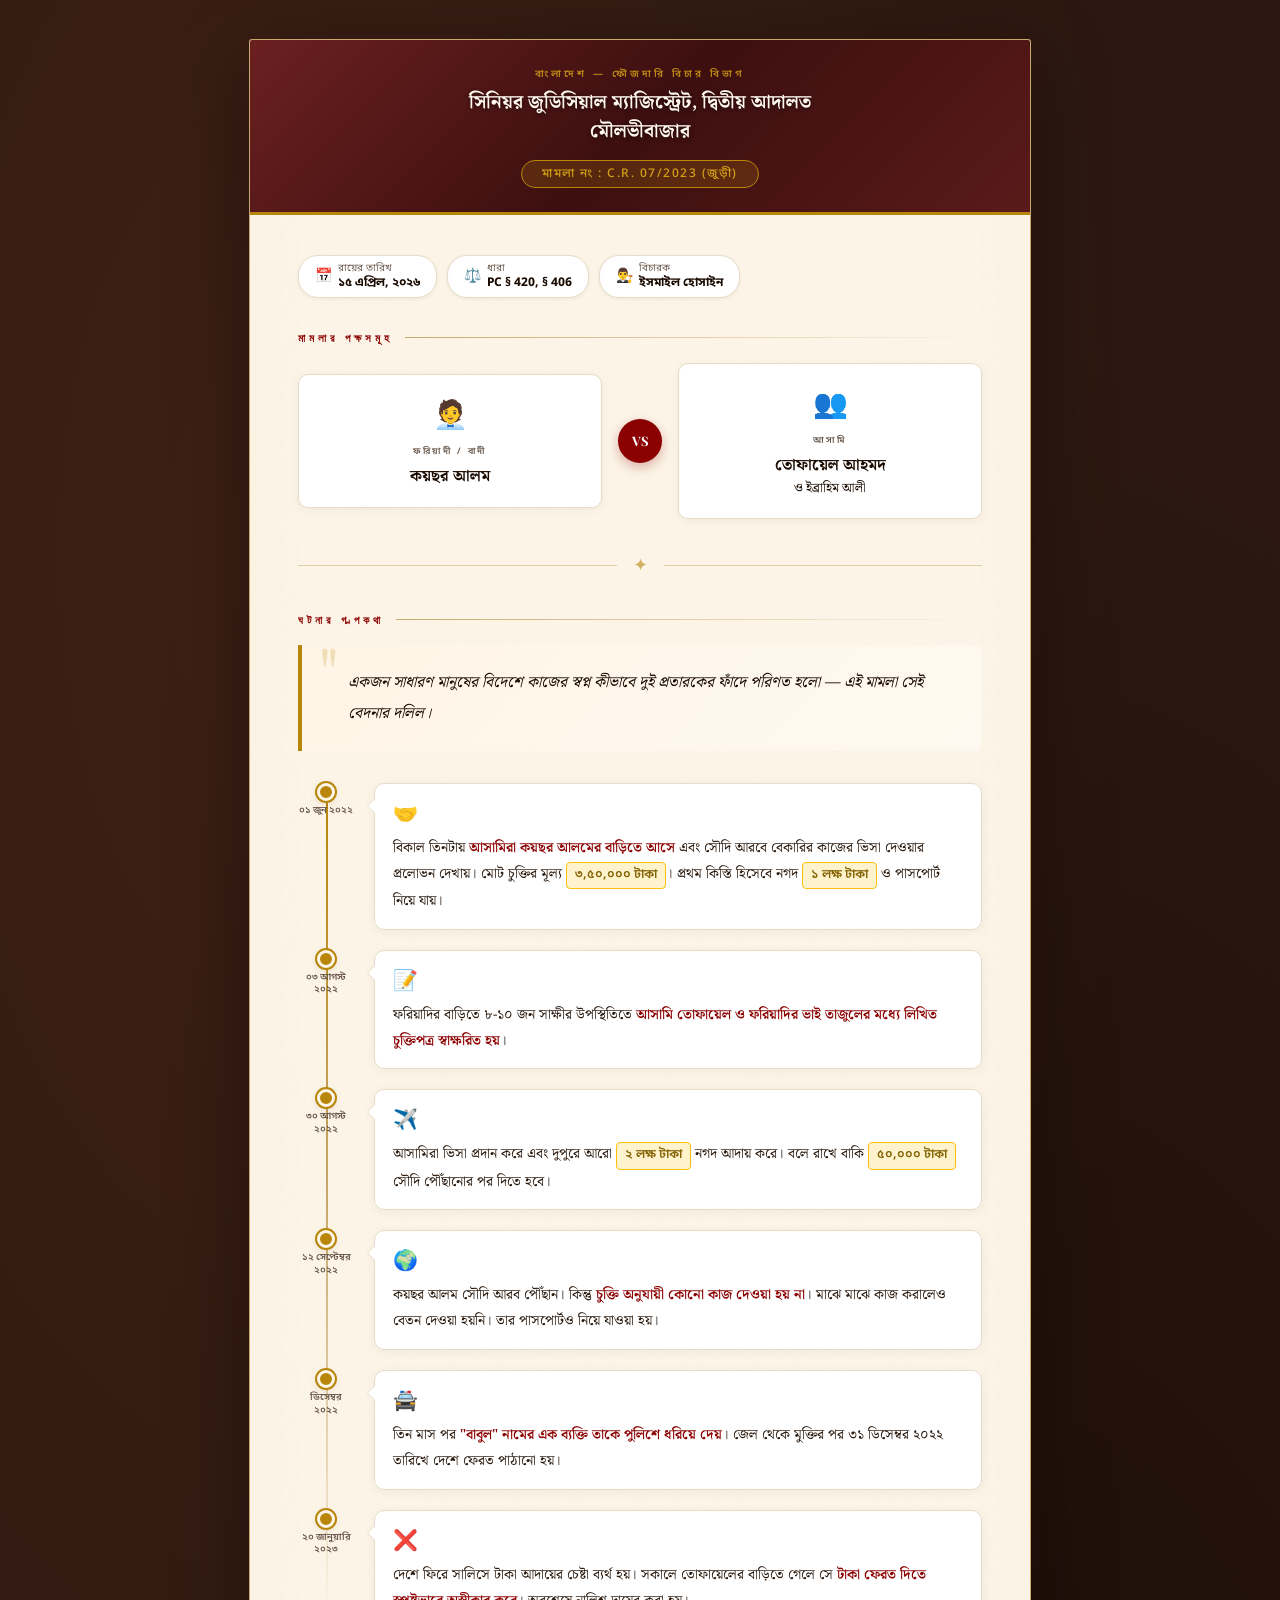
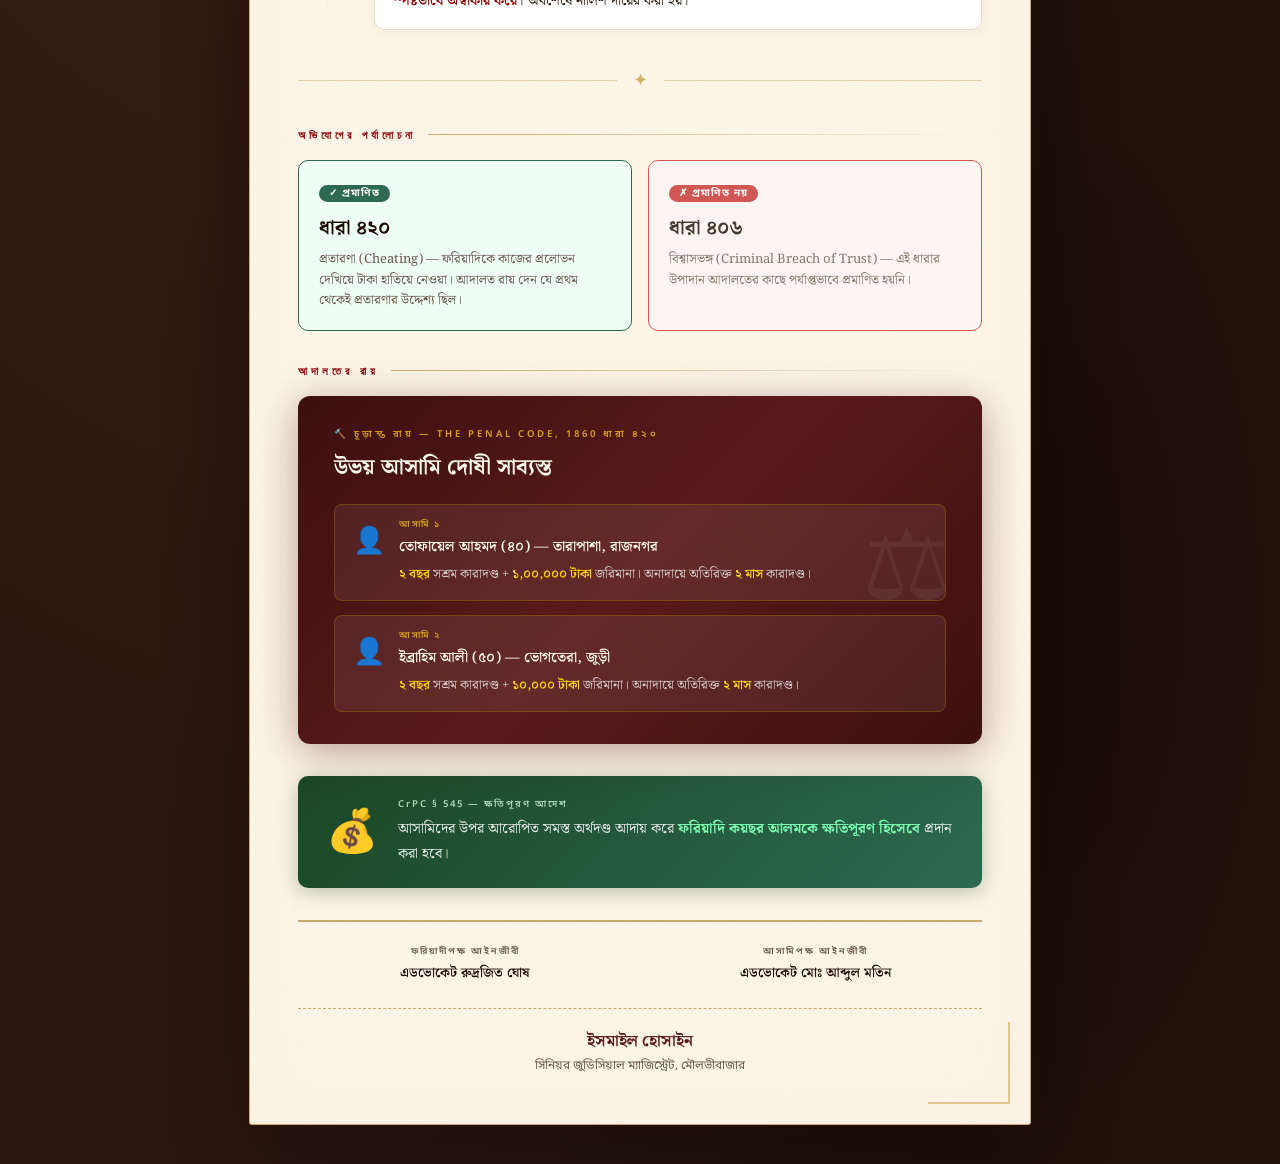
==== case 03.html @ 6502ac6f "Add files via upload" ====
<!DOCTYPE html>
<html lang="bn">
<head>
<meta charset="UTF-8">
<meta name="viewport" content="width=device-width, initial-scale=1.0">
<title>মামলার রায় — CR 07/2023</title>
<link href="https://fonts.googleapis.com/css2?family=Noto+Serif+Bengali:wght@300;400;500;600;700&family=Noto+Sans+Bengali:wght@300;400;500;600&family=Playfair+Display:ital,wght@0,700;1,400&display=swap" rel="stylesheet">
<style>
  :root {
    --ink: #1a0a00;
    --parchment: #fdf6e8;
    --gold: #b8860b;
    --gold-light: #d4a017;
    --crimson: #8b0000;
    --crimson-soft: #c0392b;
    --seal: #5a1a1a;
    --muted: #6b5a4e;
    --border: #c8a96e;
    --accent-bg: #fff9ee;
    --shadow: rgba(90, 26, 26, 0.15);
  }

  * { margin: 0; padding: 0; box-sizing: border-box; }

  body {
    background: #2c1810;
    background-image:
      radial-gradient(ellipse at 20% 20%, #3d2015 0%, transparent 60%),
      radial-gradient(ellipse at 80% 80%, #1a0d06 0%, transparent 60%);
    min-height: 100vh;
    padding: 40px 20px;
    font-family: 'Noto Serif Bengali', serif;
    display: flex;
    justify-content: center;
    align-items: flex-start;
  }

  .paper {
    max-width: 780px;
    width: 100%;
    background: var(--parchment);
    background-image:
      url("data:image/svg+xml,%3Csvg xmlns='http://www.w3.org/2000/svg' width='300' height='300'%3E%3Cfilter id='noise'%3E%3CfeTurbulence type='fractalNoise' baseFrequency='0.9' numOctaves='4' stitchTiles='stitch'/%3E%3CfeColorMatrix type='saturate' values='0'/%3E%3C/filter%3E%3Crect width='300' height='300' filter='url(%23noise)' opacity='0.04'/%3E%3C/svg%3E");
    border-radius: 2px;
    box-shadow:
      0 0 0 1px var(--border),
      0 4px 30px var(--shadow),
      0 20px 80px rgba(0,0,0,0.4),
      inset 0 0 80px rgba(184,134,11,0.04);
    position: relative;
    overflow: hidden;
    animation: unfold 0.8s ease-out both;
  }

  @keyframes unfold {
    from { opacity: 0; transform: translateY(30px) scale(0.98); }
    to { opacity: 1; transform: translateY(0) scale(1); }
  }

  /* Decorative corner elements */
  .paper::before, .paper::after {
    content: '';
    position: absolute;
    width: 80px; height: 80px;
    border-color: var(--gold);
    border-style: solid;
    opacity: 0.4;
  }
  .paper::before { top: 20px; left: 20px; border-width: 2px 0 0 2px; }
  .paper::after { bottom: 20px; right: 20px; border-width: 0 2px 2px 0; }

  /* Header seal strip */
  .header-strip {
    background: var(--seal);
    background-image: linear-gradient(135deg, #6b2020 0%, #3d0f0f 50%, #5a1a1a 100%);
    padding: 28px 40px 24px;
    text-align: center;
    position: relative;
    border-bottom: 3px solid var(--gold);
  }

  .court-label {
    font-family: 'Noto Sans Bengali', sans-serif;
    font-size: 10px;
    font-weight: 600;
    letter-spacing: 3px;
    color: var(--gold-light);
    text-transform: uppercase;
    opacity: 0.85;
    margin-bottom: 8px;
  }

  .court-name {
    font-family: 'Noto Serif Bengali', serif;
    font-size: 19px;
    font-weight: 700;
    color: #fff8ee;
    line-height: 1.5;
    text-shadow: 0 1px 4px rgba(0,0,0,0.5);
  }

  .case-badge {
    display: inline-block;
    margin-top: 14px;
    background: rgba(184,134,11,0.2);
    border: 1px solid var(--gold);
    color: var(--gold-light);
    padding: 5px 20px;
    border-radius: 20px;
    font-family: 'Noto Sans Bengali', sans-serif;
    font-size: 12px;
    letter-spacing: 1.5px;
    font-weight: 500;
  }

  /* Main content */
  .content {
    padding: 40px 48px 50px;
  }

  /* Section title */
  .section-title {
    font-family: 'Playfair Display', serif;
    font-size: 11px;
    font-weight: 700;
    letter-spacing: 4px;
    text-transform: uppercase;
    color: var(--crimson);
    margin-bottom: 18px;
    display: flex;
    align-items: center;
    gap: 12px;
  }
  .section-title::after {
    content: '';
    flex: 1;
    height: 1px;
    background: linear-gradient(to right, var(--border), transparent);
  }

  /* Story intro */
  .story-intro {
    background: linear-gradient(135deg, #fff5e6 0%, #fef9f0 100%);
    border-left: 4px solid var(--gold);
    border-radius: 0 8px 8px 0;
    padding: 22px 26px;
    margin-bottom: 32px;
    position: relative;
  }
  .story-intro .quote-mark {
    font-family: 'Playfair Display', serif;
    font-size: 72px;
    color: var(--gold);
    opacity: 0.2;
    position: absolute;
    top: -10px;
    left: 16px;
    line-height: 1;
  }
  .story-intro p {
    font-size: 15.5px;
    line-height: 2;
    color: var(--ink);
    font-style: italic;
    padding-left: 20px;
  }

  /* Timeline */
  .timeline {
    position: relative;
    padding-left: 0;
    margin-bottom: 36px;
  }

  .timeline-line {
    position: absolute;
    left: 28px;
    top: 10px;
    bottom: 10px;
    width: 2px;
    background: linear-gradient(to bottom, var(--gold), var(--border), transparent);
  }

  .timeline-item {
    display: flex;
    gap: 20px;
    margin-bottom: 20px;
    animation: slideIn 0.5s ease-out both;
  }
  .timeline-item:nth-child(1) { animation-delay: 0.1s; }
  .timeline-item:nth-child(2) { animation-delay: 0.2s; }
  .timeline-item:nth-child(3) { animation-delay: 0.3s; }
  .timeline-item:nth-child(4) { animation-delay: 0.4s; }
  .timeline-item:nth-child(5) { animation-delay: 0.5s; }
  .timeline-item:nth-child(6) { animation-delay: 0.6s; }

  @keyframes slideIn {
    from { opacity: 0; transform: translateX(-20px); }
    to { opacity: 1; transform: translateX(0); }
  }

  .timeline-dot {
    width: 56px;
    min-width: 56px;
    display: flex;
    flex-direction: column;
    align-items: center;
    gap: 4px;
  }
  .dot-circle {
    width: 18px;
    height: 18px;
    border-radius: 50%;
    background: var(--gold);
    border: 3px solid var(--parchment);
    box-shadow: 0 0 0 2px var(--gold), 0 2px 8px var(--shadow);
    flex-shrink: 0;
  }
  .dot-date {
    font-family: 'Noto Sans Bengali', sans-serif;
    font-size: 9.5px;
    color: var(--muted);
    text-align: center;
    line-height: 1.3;
    font-weight: 600;
  }

  .timeline-card {
    flex: 1;
    background: white;
    border: 1px solid #e8dcc8;
    border-radius: 10px;
    padding: 14px 18px;
    box-shadow: 0 2px 12px rgba(0,0,0,0.05);
    position: relative;
    transition: transform 0.2s, box-shadow 0.2s;
  }
  .timeline-card:hover {
    transform: translateX(4px);
    box-shadow: 0 4px 20px rgba(0,0,0,0.1);
  }
  .timeline-card::before {
    content: '';
    position: absolute;
    left: -8px;
    top: 14px;
    width: 0; height: 0;
    border-top: 8px solid transparent;
    border-bottom: 8px solid transparent;
    border-right: 8px solid #e8dcc8;
  }
  .timeline-card::after {
    content: '';
    position: absolute;
    left: -7px;
    top: 15px;
    width: 0; height: 0;
    border-top: 7px solid transparent;
    border-bottom: 7px solid transparent;
    border-right: 7px solid white;
  }

  .card-emoji {
    font-size: 20px;
    margin-bottom: 6px;
    display: block;
  }
  .card-text {
    font-size: 14px;
    line-height: 1.85;
    color: #2c1c10;
  }
  .card-text strong {
    color: var(--crimson);
    font-weight: 600;
  }
  .amount-tag {
    display: inline-block;
    background: #fff3cd;
    border: 1px solid #ffc107;
    color: #856404;
    padding: 1px 8px;
    border-radius: 4px;
    font-size: 12.5px;
    font-weight: 600;
    font-family: 'Noto Sans Bengali', sans-serif;
  }

  /* Divider */
  .divider {
    display: flex;
    align-items: center;
    gap: 16px;
    margin: 32px 0;
  }
  .divider-line { flex: 1; height: 1px; background: var(--border); opacity: 0.5; }
  .divider-ornament {
    color: var(--gold);
    font-size: 18px;
    opacity: 0.6;
  }

  /* Parties card */
  .parties-grid {
    display: grid;
    grid-template-columns: 1fr auto 1fr;
    gap: 16px;
    align-items: center;
    margin-bottom: 32px;
  }
  .party-box {
    background: white;
    border: 1px solid #e8dcc8;
    border-radius: 10px;
    padding: 18px;
    text-align: center;
    box-shadow: 0 2px 10px rgba(0,0,0,0.05);
  }
  .party-role {
    font-family: 'Noto Sans Bengali', sans-serif;
    font-size: 9px;
    letter-spacing: 2.5px;
    text-transform: uppercase;
    color: var(--muted);
    font-weight: 600;
    margin-bottom: 8px;
  }
  .party-name {
    font-size: 16px;
    font-weight: 700;
    color: var(--ink);
    line-height: 1.4;
  }
  .party-icon { font-size: 28px; margin-bottom: 8px; display: block; }
  .vs-badge {
    width: 44px; height: 44px;
    background: var(--crimson);
    color: white;
    border-radius: 50%;
    display: flex;
    align-items: center;
    justify-content: center;
    font-family: 'Playfair Display', serif;
    font-size: 13px;
    font-weight: 700;
    box-shadow: 0 4px 12px rgba(139,0,0,0.3);
    justify-self: center;
  }

  /* Verdict box */
  .verdict-box {
    background: linear-gradient(135deg, #3d0f0f 0%, #5a1a1a 50%, #3d0f0f 100%);
    border-radius: 12px;
    padding: 32px 36px;
    color: white;
    margin-bottom: 32px;
    position: relative;
    overflow: hidden;
    box-shadow: 0 8px 40px rgba(90,26,26,0.4);
  }
  .verdict-box::before {
    content: '⚖';
    position: absolute;
    right: 30px;
    top: 50%;
    transform: translateY(-50%);
    font-size: 100px;
    opacity: 0.06;
    line-height: 1;
  }
  .verdict-label {
    font-family: 'Noto Sans Bengali', sans-serif;
    font-size: 9.5px;
    letter-spacing: 3px;
    text-transform: uppercase;
    color: var(--gold-light);
    font-weight: 600;
    margin-bottom: 12px;
  }
  .verdict-title {
    font-size: 22px;
    font-weight: 700;
    color: #fff8ee;
    margin-bottom: 20px;
    line-height: 1.4;
  }
  .verdict-items { display: flex; flex-direction: column; gap: 14px; }
  .verdict-item {
    background: rgba(255,255,255,0.07);
    border: 1px solid rgba(184,134,11,0.3);
    border-radius: 8px;
    padding: 14px 18px;
    display: flex;
    align-items: flex-start;
    gap: 14px;
  }
  .vi-label {
    font-family: 'Noto Sans Bengali', sans-serif;
    font-size: 9px;
    letter-spacing: 1.5px;
    text-transform: uppercase;
    color: var(--gold-light);
    font-weight: 600;
    margin-bottom: 4px;
  }
  .vi-name {
    font-size: 14.5px;
    font-weight: 600;
    color: #fff8ee;
    margin-bottom: 6px;
  }
  .vi-punishment {
    font-size: 13px;
    color: rgba(255,255,255,0.75);
    line-height: 1.7;
  }
  .vi-punishment span {
    color: #ffd700;
    font-weight: 600;
  }
  .vi-icon { font-size: 26px; margin-top: 2px; }

  /* Compensation */
  .compensation-box {
    background: linear-gradient(135deg, #1a4726 0%, #2d6a4f 100%);
    border-radius: 10px;
    padding: 22px 28px;
    color: white;
    margin-bottom: 32px;
    display: flex;
    align-items: center;
    gap: 20px;
    box-shadow: 0 4px 20px rgba(26,71,38,0.3);
  }
  .comp-icon { font-size: 42px; }
  .comp-label {
    font-family: 'Noto Sans Bengali', sans-serif;
    font-size: 9.5px;
    letter-spacing: 2px;
    color: #a8d5b5;
    font-weight: 600;
    margin-bottom: 6px;
  }
  .comp-text {
    font-size: 14.5px;
    line-height: 1.7;
    color: rgba(255,255,255,0.88);
  }
  .comp-text strong { color: #7dffb3; }

  /* Section card for charges */
  .charge-grid {
    display: grid;
    grid-template-columns: 1fr 1fr;
    gap: 16px;
    margin-bottom: 32px;
  }
  .charge-card {
    border-radius: 10px;
    padding: 18px 20px;
    border: 1px solid;
    position: relative;
    overflow: hidden;
  }
  .charge-card.proven {
    background: #f0fff4;
    border-color: #2d6a4f;
  }
  .charge-card.not-proven {
    background: #fff5f5;
    border-color: #c53030;
    opacity: 0.8;
  }
  .charge-card .status-badge {
    display: inline-block;
    padding: 2px 10px;
    border-radius: 12px;
    font-family: 'Noto Sans Bengali', sans-serif;
    font-size: 10px;
    font-weight: 700;
    letter-spacing: 1px;
    margin-bottom: 10px;
  }
  .proven .status-badge { background: #2d6a4f; color: white; }
  .not-proven .status-badge { background: #c53030; color: white; }
  .charge-section { font-size: 20px; font-weight: 700; color: var(--ink); margin-bottom: 6px; }
  .charge-desc { font-size: 13px; color: var(--muted); line-height: 1.6; }

  /* Footer */
  .footer {
    border-top: 2px solid var(--border);
    padding-top: 24px;
    margin-top: 8px;
    display: grid;
    grid-template-columns: 1fr 1fr;
    gap: 16px;
  }
  .footer-item {
    text-align: center;
  }
  .footer-label {
    font-family: 'Noto Sans Bengali', sans-serif;
    font-size: 9px;
    letter-spacing: 2px;
    text-transform: uppercase;
    color: var(--muted);
    font-weight: 600;
    margin-bottom: 4px;
  }
  .footer-value {
    font-size: 13.5px;
    color: var(--ink);
    font-weight: 600;
  }
  .judge-sig {
    grid-column: 1 / -1;
    text-align: center;
    padding-top: 20px;
    border-top: 1px dashed var(--border);
    margin-top: 8px;
  }
  .judge-name {
    font-size: 16px;
    font-weight: 700;
    color: var(--seal);
  }
  .judge-title {
    font-family: 'Noto Sans Bengali', sans-serif;
    font-size: 12px;
    color: var(--muted);
    margin-top: 4px;
  }

  /* Info pills row */
  .info-row {
    display: flex;
    flex-wrap: wrap;
    gap: 10px;
    margin-bottom: 32px;
  }
  .info-pill {
    background: white;
    border: 1px solid #e8dcc8;
    border-radius: 20px;
    padding: 6px 16px;
    font-family: 'Noto Sans Bengali', sans-serif;
    font-size: 12px;
    color: var(--ink);
    display: flex;
    align-items: center;
    gap: 6px;
    box-shadow: 0 1px 4px rgba(0,0,0,0.06);
  }
  .info-pill .pill-icon { font-size: 14px; }
  .info-pill .pill-label { color: var(--muted); font-size: 10px; }

  @media (max-width: 600px) {
    .content { padding: 28px 24px 36px; }
    .parties-grid { grid-template-columns: 1fr; }
    .vs-badge { justify-self: start; margin: 0 auto; }
    .charge-grid { grid-template-columns: 1fr; }
    .footer { grid-template-columns: 1fr; }
  }
</style>
</head>
<body>

<div class="paper">

  <!-- Header -->
  <div class="header-strip">
    <div class="court-label">বাংলাদেশ — ফৌজদারি বিচার বিভাগ</div>
    <div class="court-name">
      সিনিয়র জুডিসিয়াল ম্যাজিস্ট্রেট, দ্বিতীয় আদালত<br>মৌলভীবাজার
    </div>
    <div class="case-badge">মামলা নং : C.R. 07/2023 (জুড়ী)</div>
  </div>

  <div class="content">

    <!-- Info pills -->
    <div class="info-row">
      <div class="info-pill"><span class="pill-icon">📅</span><div><div class="pill-label">রায়ের তারিখ</div><strong>১৫ এপ্রিল, ২০২৬</strong></div></div>
      <div class="info-pill"><span class="pill-icon">⚖️</span><div><div class="pill-label">ধারা</div><strong>PC § 420, § 406</strong></div></div>
      <div class="info-pill"><span class="pill-icon">👨‍⚖️</span><div><div class="pill-label">বিচারক</div><strong>ইসমাইল হোসাইন</strong></div></div>
    </div>

    <!-- Parties -->
    <div class="section-title">মামলার পক্ষসমূহ</div>
    <div class="parties-grid">
      <div class="party-box">
        <span class="party-icon">🧑‍💼</span>
        <div class="party-role">ফরিয়াদী / বাদী</div>
        <div class="party-name">কয়ছর আলম</div>
      </div>
      <div class="vs-badge">VS</div>
      <div class="party-box">
        <span class="party-icon">👥</span>
        <div class="party-role">আসামি</div>
        <div class="party-name">তোফায়েল আহমদ<br><small style="font-weight:400; font-size:13px;">ও ইব্রাহিম আলী</small></div>
      </div>
    </div>

    <div class="divider">
      <div class="divider-line"></div>
      <div class="divider-ornament">✦</div>
      <div class="divider-line"></div>
    </div>

    <!-- Story -->
    <div class="section-title">ঘটনার গল্পকথা</div>
    <div class="story-intro">
      <span class="quote-mark">"</span>
      <p>একজন সাধারণ মানুষের বিদেশে কাজের স্বপ্ন কীভাবে দুই প্রতারকের ফাঁদে পরিণত হলো — এই মামলা সেই বেদনার দলিল।</p>
    </div>

    <!-- Timeline -->
    <div class="timeline">
      <div class="timeline-line"></div>

      <div class="timeline-item">
        <div class="timeline-dot">
          <div class="dot-circle"></div>
          <div class="dot-date">০১ জুন ২০২২</div>
        </div>
        <div class="timeline-card">
          <span class="card-emoji">🤝</span>
          <div class="card-text">
            বিকাল তিনটায় <strong>আসামিরা কয়ছর আলমের বাড়িতে আসে</strong> এবং সৌদি আরবে বেকারির কাজের ভিসা দেওয়ার প্রলোভন দেখায়। মোট চুক্তির মূল্য <span class="amount-tag">৩,৫০,০০০ টাকা</span>। প্রথম কিস্তি হিসেবে নগদ <span class="amount-tag">১ লক্ষ টাকা</span> ও পাসপোর্ট নিয়ে যায়।
          </div>
        </div>
      </div>

      <div class="timeline-item">
        <div class="timeline-dot">
          <div class="dot-circle"></div>
          <div class="dot-date">০৩ আগস্ট ২০২২</div>
        </div>
        <div class="timeline-card">
          <span class="card-emoji">📝</span>
          <div class="card-text">
            ফরিয়াদির বাড়িতে ৮-১০ জন সাক্ষীর উপস্থিতিতে <strong>আসামি তোফায়েল ও ফরিয়াদির ভাই তাজুলের মধ্যে লিখিত চুক্তিপত্র স্বাক্ষরিত হয়</strong>।
          </div>
        </div>
      </div>

      <div class="timeline-item">
        <div class="timeline-dot">
          <div class="dot-circle"></div>
          <div class="dot-date">৩০ আগস্ট ২০২২</div>
        </div>
        <div class="timeline-card">
          <span class="card-emoji">✈️</span>
          <div class="card-text">
            আসামিরা ভিসা প্রদান করে এবং দুপুরে আরো <span class="amount-tag">২ লক্ষ টাকা</span> নগদ আদায় করে। বলে রাখে বাকি <span class="amount-tag">৫০,০০০ টাকা</span> সৌদি পৌঁছানোর পর দিতে হবে।
          </div>
        </div>
      </div>

      <div class="timeline-item">
        <div class="timeline-dot">
          <div class="dot-circle"></div>
          <div class="dot-date">১২ সেপ্টেম্বর ২০২২</div>
        </div>
        <div class="timeline-card">
          <span class="card-emoji">🌍</span>
          <div class="card-text">
            কয়ছর আলম সৌদি আরব পৌঁছান। কিন্তু <strong>চুক্তি অনুযায়ী কোনো কাজ দেওয়া হয় না</strong>। মাঝে মাঝে কাজ করালেও বেতন দেওয়া হয়নি। তার পাসপোর্টও নিয়ে যাওয়া হয়।
          </div>
        </div>
      </div>

      <div class="timeline-item">
        <div class="timeline-dot">
          <div class="dot-circle"></div>
          <div class="dot-date">ডিসেম্বর ২০২২</div>
        </div>
        <div class="timeline-card">
          <span class="card-emoji">🚔</span>
          <div class="card-text">
            তিন মাস পর <strong>"বাবুল" নামের এক ব্যক্তি তাকে পুলিশে ধরিয়ে দেয়</strong>। জেল থেকে মুক্তির পর ৩১ ডিসেম্বর ২০২২ তারিখে দেশে ফেরত পাঠানো হয়।
          </div>
        </div>
      </div>

      <div class="timeline-item">
        <div class="timeline-dot">
          <div class="dot-circle"></div>
          <div class="dot-date">২০ জানুয়ারি ২০২৩</div>
        </div>
        <div class="timeline-card">
          <span class="card-emoji">❌</span>
          <div class="card-text">
            দেশে ফিরে সালিসে টাকা আদায়ের চেষ্টা ব্যর্থ হয়। সকালে তোফায়েলের বাড়িতে গেলে সে <strong>টাকা ফেরত দিতে স্পষ্টভাবে অস্বীকার করে</strong>। অবশেষে নালিশ দায়ের করা হয়।
          </div>
        </div>
      </div>

    </div><!-- timeline end -->

    <div class="divider">
      <div class="divider-line"></div>
      <div class="divider-ornament">✦</div>
      <div class="divider-line"></div>
    </div>

    <!-- Charges -->
    <div class="section-title">অভিযোগের পর্যালোচনা</div>
    <div class="charge-grid">
      <div class="charge-card proven">
        <div class="status-badge">✓ প্রমাণিত</div>
        <div class="charge-section">ধারা ৪২০</div>
        <div class="charge-desc">প্রতারণা (Cheating) — ফরিয়াদিকে কাজের প্রলোভন দেখিয়ে টাকা হাতিয়ে নেওয়া। আদালত রায় দেন যে প্রথম থেকেই প্রতারণার উদ্দেশ্য ছিল।</div>
      </div>
      <div class="charge-card not-proven">
        <div class="status-badge">✗ প্রমাণিত নয়</div>
        <div class="charge-section">ধারা ৪০৬</div>
        <div class="charge-desc">বিশ্বাসভঙ্গ (Criminal Breach of Trust) — এই ধারার উপাদান আদালতের কাছে পর্যাপ্তভাবে প্রমাণিত হয়নি।</div>
      </div>
    </div>

    <!-- Verdict -->
    <div class="section-title">আদালতের রায়</div>
    <div class="verdict-box">
      <div class="verdict-label">🔨 চূড়ান্ত রায় — The Penal Code, 1860 ধারা ৪২০</div>
      <div class="verdict-title">উভয় আসামি দোষী সাব্যস্ত</div>
      <div class="verdict-items">
        <div class="verdict-item">
          <div class="vi-icon">👤</div>
          <div>
            <div class="vi-label">আসামি ১</div>
            <div class="vi-name">তোফায়েল আহমদ (৪০) — তারাপাশা, রাজনগর</div>
            <div class="vi-punishment">
              <span>২ বছর</span> সশ্রম কারাদণ্ড +
              <span>১,০০,০০০ টাকা</span> জরিমানা।
              অনাদায়ে অতিরিক্ত <span>২ মাস</span> কারাদণ্ড।
            </div>
          </div>
        </div>
        <div class="verdict-item">
          <div class="vi-icon">👤</div>
          <div>
            <div class="vi-label">আসামি ২</div>
            <div class="vi-name">ইব্রাহিম আলী (৫০) — ভোগতেরা, জুড়ী</div>
            <div class="vi-punishment">
              <span>২ বছর</span> সশ্রম কারাদণ্ড +
              <span>১০,০০০ টাকা</span> জরিমানা।
              অনাদায়ে অতিরিক্ত <span>২ মাস</span> কারাদণ্ড।
            </div>
          </div>
        </div>
      </div>
    </div>

    <!-- Compensation -->
    <div class="compensation-box">
      <div class="comp-icon">💰</div>
      <div>
        <div class="comp-label">CrPC § 545 — ক্ষতিপূরণ আদেশ</div>
        <div class="comp-text">
          আসামিদের উপর আরোপিত সমস্ত অর্থদণ্ড আদায় করে <strong>ফরিয়াদি কয়ছর আলমকে ক্ষতিপূরণ হিসেবে</strong> প্রদান করা হবে।
        </div>
      </div>
    </div>

    <!-- Footer -->
    <div class="footer">
      <div class="footer-item">
        <div class="footer-label">ফরিয়াদীপক্ষ আইনজীবী</div>
        <div class="footer-value">এডভোকেট রুদ্রজিত ঘোষ</div>
      </div>
      <div class="footer-item">
        <div class="footer-label">আসামিপক্ষ আইনজীবী</div>
        <div class="footer-value">এডভোকেট মোঃ আব্দুল মতিন</div>
      </div>
      <div class="judge-sig">
        <div class="judge-name">ইসমাইল হোসাইন</div>
        <div class="judge-title">সিনিয়র জুডিসিয়াল ম্যাজিস্ট্রেট, মৌলভীবাজার</div>
      </div>
    </div>

  </div><!-- content end -->
</div><!-- paper end -->

</body>
</html>
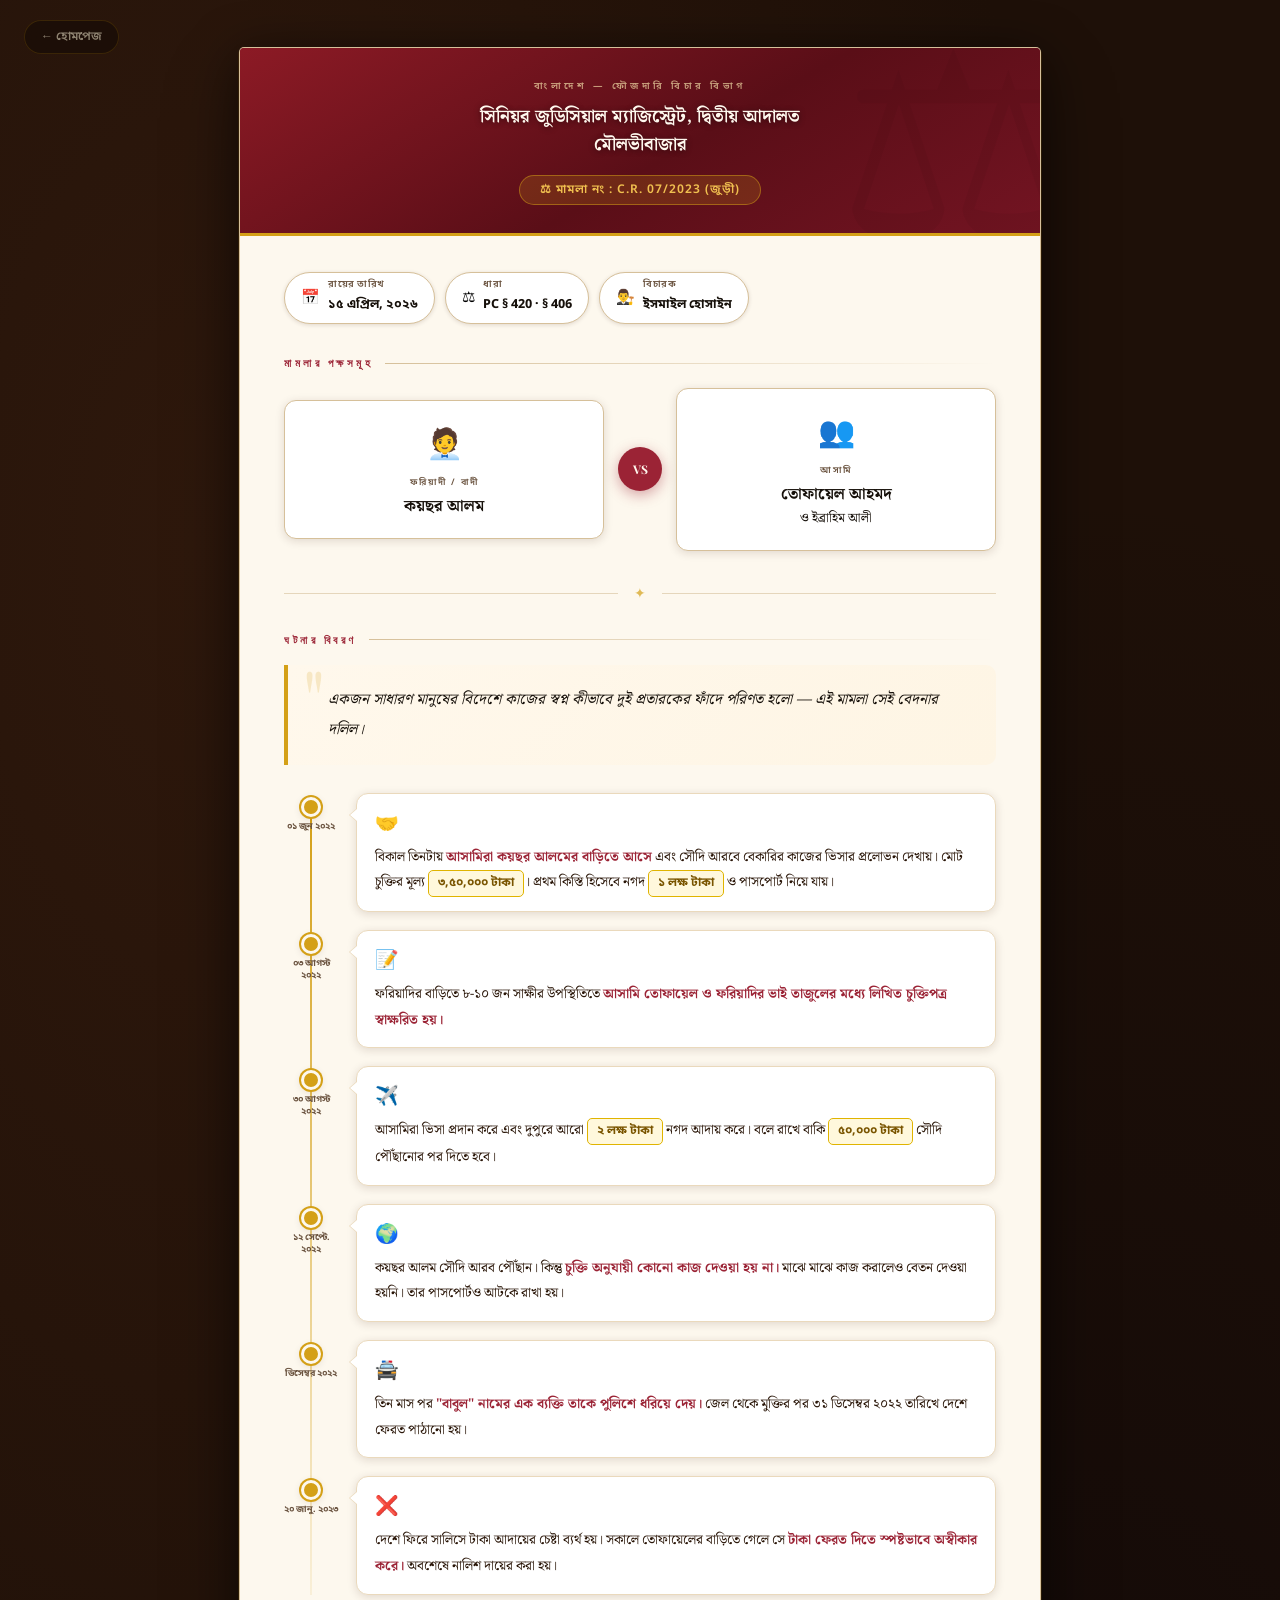
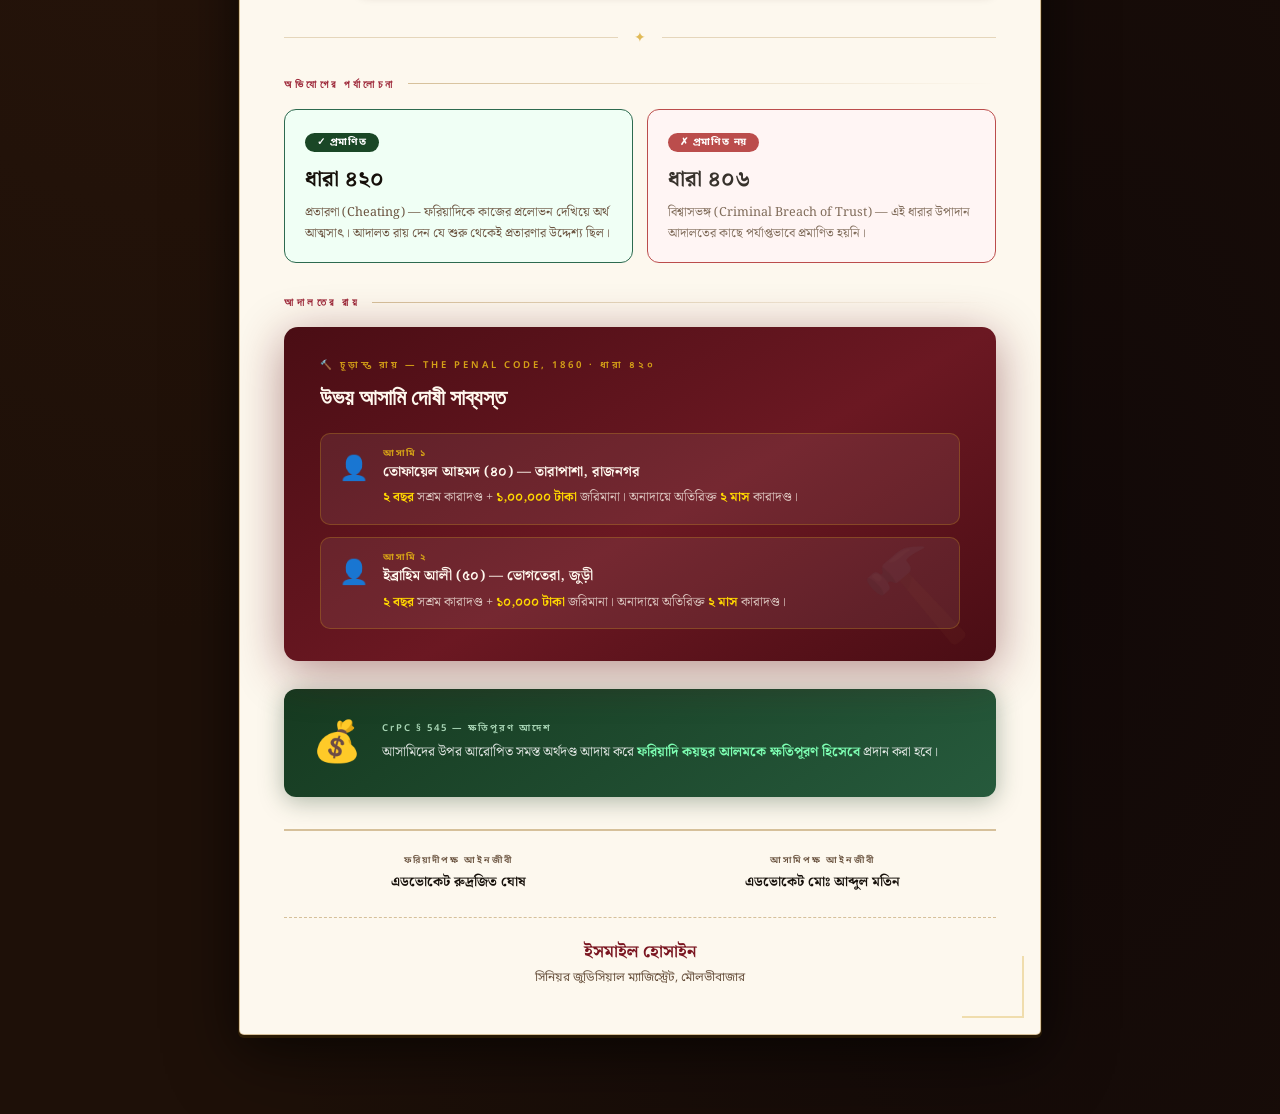
==== commit 883006fb: "Add files via upload" ====
--- a/case 03.html
+++ b/case 03.html
@@ -3,784 +3,142 @@
 <head>
 <meta charset="UTF-8">
 <meta name="viewport" content="width=device-width, initial-scale=1.0">
-<title>মামলার রায় — CR 07/2023</title>
-<link href="https://fonts.googleapis.com/css2?family=Noto+Serif+Bengali:wght@300;400;500;600;700&family=Noto+Sans+Bengali:wght@300;400;500;600&family=Playfair+Display:ital,wght@0,700;1,400&display=swap" rel="stylesheet">
+<title>মামলার রায় — CR 07/2023 | Legal Eagle</title>
+<link href="https://fonts.googleapis.com/css2?family=Noto+Serif+Bengali:wght@400;600;700&family=Noto+Sans+Bengali:wght@300;400;500;600&family=Playfair+Display:ital,wght@0,700;1,400;1,700&display=swap" rel="stylesheet">
 <style>
-  :root {
-    --ink: #1a0a00;
-    --parchment: #fdf6e8;
-    --gold: #b8860b;
-    --gold-light: #d4a017;
-    --crimson: #8b0000;
-    --crimson-soft: #c0392b;
-    --seal: #5a1a1a;
-    --muted: #6b5a4e;
-    --border: #c8a96e;
-    --accent-bg: #fff9ee;
-    --shadow: rgba(90, 26, 26, 0.15);
-  }
-
-  * { margin: 0; padding: 0; box-sizing: border-box; }
-
-  body {
-    background: #2c1810;
-    background-image:
-      radial-gradient(ellipse at 20% 20%, #3d2015 0%, transparent 60%),
-      radial-gradient(ellipse at 80% 80%, #1a0d06 0%, transparent 60%);
-    min-height: 100vh;
-    padding: 40px 20px;
-    font-family: 'Noto Serif Bengali', serif;
-    display: flex;
-    justify-content: center;
-    align-items: flex-start;
-  }
-
-  .paper {
-    max-width: 780px;
-    width: 100%;
-    background: var(--parchment);
-    background-image:
-      url("data:image/svg+xml,%3Csvg xmlns='http://www.w3.org/2000/svg' width='300' height='300'%3E%3Cfilter id='noise'%3E%3CfeTurbulence type='fractalNoise' baseFrequency='0.9' numOctaves='4' stitchTiles='stitch'/%3E%3CfeColorMatrix type='saturate' values='0'/%3E%3C/filter%3E%3Crect width='300' height='300' filter='url(%23noise)' opacity='0.04'/%3E%3C/svg%3E");
-    border-radius: 2px;
-    box-shadow:
-      0 0 0 1px var(--border),
-      0 4px 30px var(--shadow),
-      0 20px 80px rgba(0,0,0,0.4),
-      inset 0 0 80px rgba(184,134,11,0.04);
-    position: relative;
-    overflow: hidden;
-    animation: unfold 0.8s ease-out both;
-  }
-
-  @keyframes unfold {
-    from { opacity: 0; transform: translateY(30px) scale(0.98); }
-    to { opacity: 1; transform: translateY(0) scale(1); }
-  }
-
-  /* Decorative corner elements */
-  .paper::before, .paper::after {
-    content: '';
-    position: absolute;
-    width: 80px; height: 80px;
-    border-color: var(--gold);
-    border-style: solid;
-    opacity: 0.4;
-  }
-  .paper::before { top: 20px; left: 20px; border-width: 2px 0 0 2px; }
-  .paper::after { bottom: 20px; right: 20px; border-width: 0 2px 2px 0; }
-
-  /* Header seal strip */
-  .header-strip {
-    background: var(--seal);
-    background-image: linear-gradient(135deg, #6b2020 0%, #3d0f0f 50%, #5a1a1a 100%);
-    padding: 28px 40px 24px;
-    text-align: center;
-    position: relative;
-    border-bottom: 3px solid var(--gold);
-  }
-
-  .court-label {
-    font-family: 'Noto Sans Bengali', sans-serif;
-    font-size: 10px;
-    font-weight: 600;
-    letter-spacing: 3px;
-    color: var(--gold-light);
-    text-transform: uppercase;
-    opacity: 0.85;
-    margin-bottom: 8px;
-  }
-
-  .court-name {
-    font-family: 'Noto Serif Bengali', serif;
-    font-size: 19px;
-    font-weight: 700;
-    color: #fff8ee;
-    line-height: 1.5;
-    text-shadow: 0 1px 4px rgba(0,0,0,0.5);
-  }
-
-  .case-badge {
-    display: inline-block;
-    margin-top: 14px;
-    background: rgba(184,134,11,0.2);
-    border: 1px solid var(--gold);
-    color: var(--gold-light);
-    padding: 5px 20px;
-    border-radius: 20px;
-    font-family: 'Noto Sans Bengali', sans-serif;
-    font-size: 12px;
-    letter-spacing: 1.5px;
-    font-weight: 500;
-  }
-
-  /* Main content */
-  .content {
-    padding: 40px 48px 50px;
-  }
-
-  /* Section title */
-  .section-title {
-    font-family: 'Playfair Display', serif;
-    font-size: 11px;
-    font-weight: 700;
-    letter-spacing: 4px;
-    text-transform: uppercase;
-    color: var(--crimson);
-    margin-bottom: 18px;
-    display: flex;
-    align-items: center;
-    gap: 12px;
-  }
-  .section-title::after {
-    content: '';
-    flex: 1;
-    height: 1px;
-    background: linear-gradient(to right, var(--border), transparent);
-  }
-
-  /* Story intro */
-  .story-intro {
-    background: linear-gradient(135deg, #fff5e6 0%, #fef9f0 100%);
-    border-left: 4px solid var(--gold);
-    border-radius: 0 8px 8px 0;
-    padding: 22px 26px;
-    margin-bottom: 32px;
-    position: relative;
-  }
-  .story-intro .quote-mark {
-    font-family: 'Playfair Display', serif;
-    font-size: 72px;
-    color: var(--gold);
-    opacity: 0.2;
-    position: absolute;
-    top: -10px;
-    left: 16px;
-    line-height: 1;
-  }
-  .story-intro p {
-    font-size: 15.5px;
-    line-height: 2;
-    color: var(--ink);
-    font-style: italic;
-    padding-left: 20px;
-  }
-
-  /* Timeline */
-  .timeline {
-    position: relative;
-    padding-left: 0;
-    margin-bottom: 36px;
-  }
-
-  .timeline-line {
-    position: absolute;
-    left: 28px;
-    top: 10px;
-    bottom: 10px;
-    width: 2px;
-    background: linear-gradient(to bottom, var(--gold), var(--border), transparent);
-  }
-
-  .timeline-item {
-    display: flex;
-    gap: 20px;
-    margin-bottom: 20px;
-    animation: slideIn 0.5s ease-out both;
-  }
-  .timeline-item:nth-child(1) { animation-delay: 0.1s; }
-  .timeline-item:nth-child(2) { animation-delay: 0.2s; }
-  .timeline-item:nth-child(3) { animation-delay: 0.3s; }
-  .timeline-item:nth-child(4) { animation-delay: 0.4s; }
-  .timeline-item:nth-child(5) { animation-delay: 0.5s; }
-  .timeline-item:nth-child(6) { animation-delay: 0.6s; }
-
-  @keyframes slideIn {
-    from { opacity: 0; transform: translateX(-20px); }
-    to { opacity: 1; transform: translateX(0); }
-  }
-
-  .timeline-dot {
-    width: 56px;
-    min-width: 56px;
-    display: flex;
-    flex-direction: column;
-    align-items: center;
-    gap: 4px;
-  }
-  .dot-circle {
-    width: 18px;
-    height: 18px;
-    border-radius: 50%;
-    background: var(--gold);
-    border: 3px solid var(--parchment);
-    box-shadow: 0 0 0 2px var(--gold), 0 2px 8px var(--shadow);
-    flex-shrink: 0;
-  }
-  .dot-date {
-    font-family: 'Noto Sans Bengali', sans-serif;
-    font-size: 9.5px;
-    color: var(--muted);
-    text-align: center;
-    line-height: 1.3;
-    font-weight: 600;
-  }
-
-  .timeline-card {
-    flex: 1;
-    background: white;
-    border: 1px solid #e8dcc8;
-    border-radius: 10px;
-    padding: 14px 18px;
-    box-shadow: 0 2px 12px rgba(0,0,0,0.05);
-    position: relative;
-    transition: transform 0.2s, box-shadow 0.2s;
-  }
-  .timeline-card:hover {
-    transform: translateX(4px);
-    box-shadow: 0 4px 20px rgba(0,0,0,0.1);
-  }
-  .timeline-card::before {
-    content: '';
-    position: absolute;
-    left: -8px;
-    top: 14px;
-    width: 0; height: 0;
-    border-top: 8px solid transparent;
-    border-bottom: 8px solid transparent;
-    border-right: 8px solid #e8dcc8;
-  }
-  .timeline-card::after {
-    content: '';
-    position: absolute;
-    left: -7px;
-    top: 15px;
-    width: 0; height: 0;
-    border-top: 7px solid transparent;
-    border-bottom: 7px solid transparent;
-    border-right: 7px solid white;
-  }
-
-  .card-emoji {
-    font-size: 20px;
-    margin-bottom: 6px;
-    display: block;
-  }
-  .card-text {
-    font-size: 14px;
-    line-height: 1.85;
-    color: #2c1c10;
-  }
-  .card-text strong {
-    color: var(--crimson);
-    font-weight: 600;
-  }
-  .amount-tag {
-    display: inline-block;
-    background: #fff3cd;
-    border: 1px solid #ffc107;
-    color: #856404;
-    padding: 1px 8px;
-    border-radius: 4px;
-    font-size: 12.5px;
-    font-weight: 600;
-    font-family: 'Noto Sans Bengali', sans-serif;
-  }
-
-  /* Divider */
-  .divider {
-    display: flex;
-    align-items: center;
-    gap: 16px;
-    margin: 32px 0;
-  }
-  .divider-line { flex: 1; height: 1px; background: var(--border); opacity: 0.5; }
-  .divider-ornament {
-    color: var(--gold);
-    font-size: 18px;
-    opacity: 0.6;
-  }
-
-  /* Parties card */
-  .parties-grid {
-    display: grid;
-    grid-template-columns: 1fr auto 1fr;
-    gap: 16px;
-    align-items: center;
-    margin-bottom: 32px;
-  }
-  .party-box {
-    background: white;
-    border: 1px solid #e8dcc8;
-    border-radius: 10px;
-    padding: 18px;
-    text-align: center;
-    box-shadow: 0 2px 10px rgba(0,0,0,0.05);
-  }
-  .party-role {
-    font-family: 'Noto Sans Bengali', sans-serif;
-    font-size: 9px;
-    letter-spacing: 2.5px;
-    text-transform: uppercase;
-    color: var(--muted);
-    font-weight: 600;
-    margin-bottom: 8px;
-  }
-  .party-name {
-    font-size: 16px;
-    font-weight: 700;
-    color: var(--ink);
-    line-height: 1.4;
-  }
-  .party-icon { font-size: 28px; margin-bottom: 8px; display: block; }
-  .vs-badge {
-    width: 44px; height: 44px;
-    background: var(--crimson);
-    color: white;
-    border-radius: 50%;
-    display: flex;
-    align-items: center;
-    justify-content: center;
-    font-family: 'Playfair Display', serif;
-    font-size: 13px;
-    font-weight: 700;
-    box-shadow: 0 4px 12px rgba(139,0,0,0.3);
-    justify-self: center;
-  }
-
-  /* Verdict box */
-  .verdict-box {
-    background: linear-gradient(135deg, #3d0f0f 0%, #5a1a1a 50%, #3d0f0f 100%);
-    border-radius: 12px;
-    padding: 32px 36px;
-    color: white;
-    margin-bottom: 32px;
-    position: relative;
-    overflow: hidden;
-    box-shadow: 0 8px 40px rgba(90,26,26,0.4);
-  }
-  .verdict-box::before {
-    content: '⚖';
-    position: absolute;
-    right: 30px;
-    top: 50%;
-    transform: translateY(-50%);
-    font-size: 100px;
-    opacity: 0.06;
-    line-height: 1;
-  }
-  .verdict-label {
-    font-family: 'Noto Sans Bengali', sans-serif;
-    font-size: 9.5px;
-    letter-spacing: 3px;
-    text-transform: uppercase;
-    color: var(--gold-light);
-    font-weight: 600;
-    margin-bottom: 12px;
-  }
-  .verdict-title {
-    font-size: 22px;
-    font-weight: 700;
-    color: #fff8ee;
-    margin-bottom: 20px;
-    line-height: 1.4;
-  }
-  .verdict-items { display: flex; flex-direction: column; gap: 14px; }
-  .verdict-item {
-    background: rgba(255,255,255,0.07);
-    border: 1px solid rgba(184,134,11,0.3);
-    border-radius: 8px;
-    padding: 14px 18px;
-    display: flex;
-    align-items: flex-start;
-    gap: 14px;
-  }
-  .vi-label {
-    font-family: 'Noto Sans Bengali', sans-serif;
-    font-size: 9px;
-    letter-spacing: 1.5px;
-    text-transform: uppercase;
-    color: var(--gold-light);
-    font-weight: 600;
-    margin-bottom: 4px;
-  }
-  .vi-name {
-    font-size: 14.5px;
-    font-weight: 600;
-    color: #fff8ee;
-    margin-bottom: 6px;
-  }
-  .vi-punishment {
-    font-size: 13px;
-    color: rgba(255,255,255,0.75);
-    line-height: 1.7;
-  }
-  .vi-punishment span {
-    color: #ffd700;
-    font-weight: 600;
-  }
-  .vi-icon { font-size: 26px; margin-top: 2px; }
-
-  /* Compensation */
-  .compensation-box {
-    background: linear-gradient(135deg, #1a4726 0%, #2d6a4f 100%);
-    border-radius: 10px;
-    padding: 22px 28px;
-    color: white;
-    margin-bottom: 32px;
-    display: flex;
-    align-items: center;
-    gap: 20px;
-    box-shadow: 0 4px 20px rgba(26,71,38,0.3);
-  }
-  .comp-icon { font-size: 42px; }
-  .comp-label {
-    font-family: 'Noto Sans Bengali', sans-serif;
-    font-size: 9.5px;
-    letter-spacing: 2px;
-    color: #a8d5b5;
-    font-weight: 600;
-    margin-bottom: 6px;
-  }
-  .comp-text {
-    font-size: 14.5px;
-    line-height: 1.7;
-    color: rgba(255,255,255,0.88);
-  }
-  .comp-text strong { color: #7dffb3; }
-
-  /* Section card for charges */
-  .charge-grid {
-    display: grid;
-    grid-template-columns: 1fr 1fr;
-    gap: 16px;
-    margin-bottom: 32px;
-  }
-  .charge-card {
-    border-radius: 10px;
-    padding: 18px 20px;
-    border: 1px solid;
-    position: relative;
-    overflow: hidden;
-  }
-  .charge-card.proven {
-    background: #f0fff4;
-    border-color: #2d6a4f;
-  }
-  .charge-card.not-proven {
-    background: #fff5f5;
-    border-color: #c53030;
-    opacity: 0.8;
-  }
-  .charge-card .status-badge {
-    display: inline-block;
-    padding: 2px 10px;
-    border-radius: 12px;
-    font-family: 'Noto Sans Bengali', sans-serif;
-    font-size: 10px;
-    font-weight: 700;
-    letter-spacing: 1px;
-    margin-bottom: 10px;
-  }
-  .proven .status-badge { background: #2d6a4f; color: white; }
-  .not-proven .status-badge { background: #c53030; color: white; }
-  .charge-section { font-size: 20px; font-weight: 700; color: var(--ink); margin-bottom: 6px; }
-  .charge-desc { font-size: 13px; color: var(--muted); line-height: 1.6; }
-
-  /* Footer */
-  .footer {
-    border-top: 2px solid var(--border);
-    padding-top: 24px;
-    margin-top: 8px;
-    display: grid;
-    grid-template-columns: 1fr 1fr;
-    gap: 16px;
-  }
-  .footer-item {
-    text-align: center;
-  }
-  .footer-label {
-    font-family: 'Noto Sans Bengali', sans-serif;
-    font-size: 9px;
-    letter-spacing: 2px;
-    text-transform: uppercase;
-    color: var(--muted);
-    font-weight: 600;
-    margin-bottom: 4px;
-  }
-  .footer-value {
-    font-size: 13.5px;
-    color: var(--ink);
-    font-weight: 600;
-  }
-  .judge-sig {
-    grid-column: 1 / -1;
-    text-align: center;
-    padding-top: 20px;
-    border-top: 1px dashed var(--border);
-    margin-top: 8px;
-  }
-  .judge-name {
-    font-size: 16px;
-    font-weight: 700;
-    color: var(--seal);
-  }
-  .judge-title {
-    font-family: 'Noto Sans Bengali', sans-serif;
-    font-size: 12px;
-    color: var(--muted);
-    margin-top: 4px;
-  }
-
-  /* Info pills row */
-  .info-row {
-    display: flex;
-    flex-wrap: wrap;
-    gap: 10px;
-    margin-bottom: 32px;
-  }
-  .info-pill {
-    background: white;
-    border: 1px solid #e8dcc8;
-    border-radius: 20px;
-    padding: 6px 16px;
-    font-family: 'Noto Sans Bengali', sans-serif;
-    font-size: 12px;
-    color: var(--ink);
-    display: flex;
-    align-items: center;
-    gap: 6px;
-    box-shadow: 0 1px 4px rgba(0,0,0,0.06);
-  }
-  .info-pill .pill-icon { font-size: 14px; }
-  .info-pill .pill-label { color: var(--muted); font-size: 10px; }
-
-  @media (max-width: 600px) {
-    .content { padding: 28px 24px 36px; }
-    .parties-grid { grid-template-columns: 1fr; }
-    .vs-badge { justify-self: start; margin: 0 auto; }
-    .charge-grid { grid-template-columns: 1fr; }
-    .footer { grid-template-columns: 1fr; }
-  }
+:root{--ink:#16100a;--parch:#fdf8ee;--gold:#b5820a;--gold2:#d4a017;--crimson:#7a1520;--crimson2:#9b2335;--forest:#1a4726;--forest2:#2d6a4f;--muted:#6b5440;--border:#d6c09a;--shadow:rgba(50,20,5,0.14)}
+*{margin:0;padding:0;box-sizing:border-box}html{scroll-behavior:smooth}
+body{background:#1e1008;background-image:radial-gradient(ellipse at 15% 20%,#2e180c 0%,transparent 55%),radial-gradient(ellipse at 85% 80%,#120908 0%,transparent 55%);min-height:100vh;padding:48px 20px 80px;font-family:'Noto Serif Bengali',serif;display:flex;justify-content:center;align-items:flex-start}
+.back-link{position:fixed;top:20px;left:24px;z-index:100;display:flex;align-items:center;gap:6px;font-family:'Noto Sans Bengali',sans-serif;font-size:12px;font-weight:600;color:rgba(255,248,220,0.5);text-decoration:none;padding:8px 16px;background:rgba(20,10,5,0.6);border:1px solid rgba(181,130,10,0.2);border-radius:30px;backdrop-filter:blur(10px);transition:color .2s,border-color .2s}
+.back-link:hover{color:#d4a017;border-color:rgba(181,130,10,0.5)}
+.paper{max-width:800px;width:100%;background:var(--parch);border-radius:4px;box-shadow:0 0 0 1px var(--border),0 2px 0 2px rgba(181,130,10,0.15),0 8px 48px rgba(0,0,0,0.5),0 32px 80px rgba(0,0,0,0.3);position:relative;overflow:hidden;animation:rise .7s cubic-bezier(.16,1,.3,1) both}
+@keyframes rise{from{opacity:0;transform:translateY(40px) scale(.97)}to{opacity:1;transform:none}}
+.paper::before,.paper::after{content:'';position:absolute;width:60px;height:60px;border-color:var(--gold2);border-style:solid;opacity:.3;pointer-events:none}
+.paper::before{top:16px;left:16px;border-width:2px 0 0 2px}.paper::after{bottom:16px;right:16px;border-width:0 2px 2px 0}
+.header{background:var(--crimson);background-image:linear-gradient(150deg,#8c1a25 0%,#5a0e17 55%,#731422 100%);padding:32px 44px 28px;text-align:center;border-bottom:3px solid var(--gold2);position:relative;overflow:hidden}
+.header::before{content:'⚖';position:absolute;font-size:260px;opacity:.04;right:-30px;bottom:-60px;line-height:1;pointer-events:none}
+.header-eyebrow{font-family:'Noto Sans Bengali',sans-serif;font-size:9.5px;letter-spacing:3.5px;font-weight:600;color:rgba(255,240,180,0.65);text-transform:uppercase;margin-bottom:10px}
+.header-court{font-family:'Noto Serif Bengali',serif;font-size:18px;font-weight:700;color:#fff8ee;line-height:1.55;text-shadow:0 1px 6px rgba(0,0,0,0.45);margin-bottom:16px}
+.case-pill{display:inline-flex;align-items:center;gap:8px;background:rgba(212,160,23,0.18);border:1px solid rgba(212,160,23,0.5);color:#f0c050;padding:6px 20px;border-radius:30px;font-family:'Noto Sans Bengali',sans-serif;font-size:12px;font-weight:600;letter-spacing:1px}
+.content{padding:36px 44px 48px}
+.info-row{display:flex;flex-wrap:wrap;gap:10px;margin-bottom:32px}
+.info-chip{display:flex;align-items:center;gap:8px;background:#fff;border:1px solid var(--border);border-radius:30px;padding:7px 16px;box-shadow:0 1px 4px var(--shadow)}
+.ic-icon{font-size:15px}.ic-label{font-family:'Noto Sans Bengali',sans-serif;font-size:9.5px;color:var(--muted);font-weight:600;letter-spacing:.5px;display:block;line-height:1;margin-bottom:2px}
+.ic-value{font-family:'Noto Sans Bengali',sans-serif;font-size:12.5px;font-weight:700;color:var(--ink);line-height:1}
+.section-heading{display:flex;align-items:center;gap:12px;margin-bottom:18px;font-family:'Playfair Display',serif;font-size:10.5px;font-weight:700;letter-spacing:3.5px;text-transform:uppercase;color:var(--crimson2)}
+.section-heading::after{content:'';flex:1;height:1px;background:linear-gradient(to right,var(--border),transparent)}
+.parties-row{display:grid;grid-template-columns:1fr 48px 1fr;gap:12px;align-items:center;margin-bottom:32px}
+.party-card{background:#fff;border:1px solid var(--border);border-radius:12px;padding:20px 16px;text-align:center;box-shadow:0 2px 10px var(--shadow)}
+.party-icon{font-size:30px;display:block;margin-bottom:8px}.party-role{font-family:'Noto Sans Bengali',sans-serif;font-size:9px;letter-spacing:2px;text-transform:uppercase;color:var(--muted);font-weight:600;margin-bottom:6px}
+.party-name{font-size:16px;font-weight:700;color:var(--ink);line-height:1.45}
+.vs-circle{width:44px;height:44px;border-radius:50%;background:var(--crimson2);color:#fff8ee;display:flex;align-items:center;justify-content:center;font-family:'Playfair Display',serif;font-size:12px;font-weight:700;box-shadow:0 4px 14px rgba(154,35,53,0.4);justify-self:center}
+.divider{display:flex;align-items:center;gap:16px;margin:28px 0}
+.div-line{flex:1;height:1px;background:var(--border);opacity:.6}.div-ornament{color:var(--gold2);font-size:14px;opacity:.7}
+.story-lead{background:linear-gradient(135deg,#fff8ec,#fef5e4);border-left:4px solid var(--gold2);border-radius:0 10px 10px 0;padding:20px 24px 20px 22px;margin-bottom:28px;position:relative}
+.story-lead::before{content:'"';font-family:'Playfair Display',serif;font-size:80px;color:var(--gold2);opacity:.18;position:absolute;top:-8px;left:14px;line-height:1}
+.story-lead p{font-family:'Noto Serif Bengali',serif;font-size:15px;line-height:2;color:var(--ink);font-style:italic;padding-left:18px}
+.timeline{position:relative;margin-bottom:32px}
+.tl-rail{position:absolute;left:26px;top:16px;bottom:0;width:2px;background:linear-gradient(to bottom,var(--gold2),rgba(212,160,23,0.1))}
+.tl-item{display:flex;gap:18px;margin-bottom:18px;animation:slide-in .5s ease-out both}
+.tl-item:nth-child(1){animation-delay:.05s}.tl-item:nth-child(2){animation-delay:.13s}.tl-item:nth-child(3){animation-delay:.21s}.tl-item:nth-child(4){animation-delay:.29s}.tl-item:nth-child(5){animation-delay:.37s}.tl-item:nth-child(6){animation-delay:.45s}
+@keyframes slide-in{from{opacity:0;transform:translateX(-16px)}to{opacity:1;transform:none}}
+.tl-left{display:flex;flex-direction:column;align-items:center;width:54px;min-width:54px;gap:5px;padding-top:4px}
+.tl-dot{width:20px;height:20px;border-radius:50%;background:var(--gold2);border:3px solid var(--parch);box-shadow:0 0 0 2px var(--gold2),0 2px 8px var(--shadow);flex-shrink:0}
+.tl-date{font-family:'Noto Sans Bengali',sans-serif;font-size:9px;font-weight:700;color:var(--muted);text-align:center;line-height:1.3}
+.tl-card{flex:1;background:#fff;border:1px solid #ead9bc;border-radius:12px;padding:14px 18px;box-shadow:0 2px 10px var(--shadow);position:relative;transition:transform .2s,box-shadow .2s}
+.tl-card:hover{transform:translateX(5px);box-shadow:0 4px 20px rgba(50,20,5,0.12)}
+.tl-card::before{content:'';position:absolute;left:-8px;top:14px;width:0;height:0;border-top:7px solid transparent;border-bottom:7px solid transparent;border-right:8px solid #ead9bc}
+.tl-card::after{content:'';position:absolute;left:-7px;top:15px;width:0;height:0;border-top:6px solid transparent;border-bottom:6px solid transparent;border-right:7px solid #fff}
+.tl-emoji{font-size:19px;margin-bottom:6px;display:block}
+.tl-text{font-family:'Noto Serif Bengali',serif;font-size:13.5px;line-height:1.9;color:#2a1608}
+.tl-text strong{color:var(--crimson2);font-weight:700}
+.amt{display:inline-block;background:#fff8dc;border:1px solid #e0b400;color:#7a5500;padding:1px 9px;border-radius:5px;font-size:12px;font-weight:700;font-family:'Noto Sans Bengali',sans-serif}
+.charge-grid{display:grid;grid-template-columns:1fr 1fr;gap:14px;margin-bottom:32px}
+.charge-card{border-radius:12px;padding:18px 20px;border:1.5px solid}
+.charge-card.proven{background:#f0fff5;border-color:var(--forest2)}.charge-card.not-proven{background:#fff5f5;border-color:#b03030;opacity:.85}
+.status-badge{display:inline-block;padding:3px 12px;border-radius:20px;font-family:'Noto Sans Bengali',sans-serif;font-size:10px;font-weight:700;letter-spacing:.8px;margin-bottom:10px}
+.proven .status-badge{background:var(--forest);color:#fff}.not-proven .status-badge{background:#b03030;color:#fff}
+.charge-sec{font-size:22px;font-weight:700;color:var(--ink);margin-bottom:5px}.charge-desc{font-size:12.5px;color:var(--muted);line-height:1.7}
+.verdict-box{background:linear-gradient(150deg,#4a0d14 0%,#6b1822 55%,#4a0d14 100%);border-radius:14px;padding:32px 36px;color:#fff8ee;margin-bottom:28px;position:relative;overflow:hidden;box-shadow:0 10px 48px rgba(90,10,20,0.45)}
+.verdict-box::before{content:'🔨';position:absolute;right:24px;bottom:16px;font-size:90px;opacity:.06;line-height:1;pointer-events:none}
+.verdict-label{font-family:'Noto Sans Bengali',sans-serif;font-size:9.5px;letter-spacing:3px;text-transform:uppercase;color:#d4a017;font-weight:600;margin-bottom:10px}
+.verdict-title{font-family:'Playfair Display',serif;font-size:22px;font-weight:700;color:#fff8ee;margin-bottom:22px;line-height:1.3}
+.verdict-items{display:flex;flex-direction:column;gap:12px}
+.verdict-item{background:rgba(255,255,255,0.07);border:1px solid rgba(212,160,23,0.28);border-radius:10px;padding:14px 18px;display:flex;gap:14px;align-items:flex-start}
+.vi-icon{font-size:24px;margin-top:2px;flex-shrink:0}
+.vi-label{font-family:'Noto Sans Bengali',sans-serif;font-size:9px;letter-spacing:1.5px;color:#d4a017;font-weight:700;margin-bottom:3px}
+.vi-name{font-size:14px;font-weight:700;color:#fff8ee;margin-bottom:5px;line-height:1.4}
+.vi-punish{font-size:13px;color:rgba(255,248,238,0.75);line-height:1.75}
+.vi-punish span{color:#ffd700;font-weight:700}
+.comp-box{background:linear-gradient(145deg,#163a20,#265a3c);border-radius:12px;padding:22px 28px;display:flex;align-items:center;gap:20px;margin-bottom:32px;box-shadow:0 4px 24px rgba(22,58,32,0.35)}
+.comp-icon{font-size:40px;flex-shrink:0}
+.comp-label{font-family:'Noto Sans Bengali',sans-serif;font-size:9.5px;letter-spacing:2px;color:#a8d5b5;font-weight:600;margin-bottom:6px}
+.comp-text{font-size:13.5px;color:rgba(255,255,255,0.85);line-height:1.75}
+.comp-text strong{color:#7dffb3}
+.doc-footer{border-top:2px solid var(--border);padding-top:24px;display:grid;grid-template-columns:1fr 1fr;gap:16px}
+.df-item{text-align:center}
+.df-label{font-family:'Noto Sans Bengali',sans-serif;font-size:9px;letter-spacing:2px;text-transform:uppercase;color:var(--muted);font-weight:600;margin-bottom:4px}
+.df-value{font-size:13.5px;font-weight:700;color:var(--ink)}
+.judge-block{grid-column:1/-1;text-align:center;padding-top:20px;border-top:1px dashed var(--border);margin-top:8px}
+.judge-name{font-size:17px;font-weight:700;color:var(--crimson)}
+.judge-title{font-family:'Noto Sans Bengali',sans-serif;font-size:12px;color:var(--muted);margin-top:4px}
+@media(max-width:600px){body{padding:28px 12px 60px}.content{padding:24px 20px 36px}.parties-row{grid-template-columns:1fr}.vs-circle{justify-self:center}.charge-grid{grid-template-columns:1fr}.doc-footer{grid-template-columns:1fr}.comp-box{flex-direction:column;text-align:center}.header{padding:24px 24px 22px}}
 </style>
 </head>
 <body>
-
+<a href="/" class="back-link">← হোমপেজ</a>
 <div class="paper">
-
-  <!-- Header -->
-  <div class="header-strip">
-    <div class="court-label">বাংলাদেশ — ফৌজদারি বিচার বিভাগ</div>
-    <div class="court-name">
-      সিনিয়র জুডিসিয়াল ম্যাজিস্ট্রেট, দ্বিতীয় আদালত<br>মৌলভীবাজার
+  <div class="header">
+    <div class="header-eyebrow">বাংলাদেশ — ফৌজদারি বিচার বিভাগ</div>
+    <div class="header-court">সিনিয়র জুডিসিয়াল ম্যাজিস্ট্রেট, দ্বিতীয় আদালত<br>মৌলভীবাজার</div>
+    <div class="case-pill">⚖ মামলা নং : C.R. 07/2023 (জুড়ী)</div>
+  </div>
+  <div class="content">
+    <div class="info-row">
+      <div class="info-chip"><span class="ic-icon">📅</span><div><span class="ic-label">রায়ের তারিখ</span><span class="ic-value">১৫ এপ্রিল, ২০২৬</span></div></div>
+      <div class="info-chip"><span class="ic-icon">⚖</span><div><span class="ic-label">ধারা</span><span class="ic-value">PC § 420 · § 406</span></div></div>
+      <div class="info-chip"><span class="ic-icon">👨‍⚖️</span><div><span class="ic-label">বিচারক</span><span class="ic-value">ইসমাইল হোসাইন</span></div></div>
     </div>
-    <div class="case-badge">মামলা নং : C.R. 07/2023 (জুড়ী)</div>
-  </div>
-
-  <div class="content">
-
-    <!-- Info pills -->
-    <div class="info-row">
-      <div class="info-pill"><span class="pill-icon">📅</span><div><div class="pill-label">রায়ের তারিখ</div><strong>১৫ এপ্রিল, ২০২৬</strong></div></div>
-      <div class="info-pill"><span class="pill-icon">⚖️</span><div><div class="pill-label">ধারা</div><strong>PC § 420, § 406</strong></div></div>
-      <div class="info-pill"><span class="pill-icon">👨‍⚖️</span><div><div class="pill-label">বিচারক</div><strong>ইসমাইল হোসাইন</strong></div></div>
+    <div class="section-heading">মামলার পক্ষসমূহ</div>
+    <div class="parties-row">
+      <div class="party-card"><span class="party-icon">🧑‍💼</span><div class="party-role">ফরিয়াদী / বাদী</div><div class="party-name">কয়ছর আলম</div></div>
+      <div class="vs-circle">VS</div>
+      <div class="party-card"><span class="party-icon">👥</span><div class="party-role">আসামি</div><div class="party-name">তোফায়েল আহমদ<br><span style="font-size:13px;font-weight:400;">ও ইব্রাহিম আলী</span></div></div>
     </div>
-
-    <!-- Parties -->
-    <div class="section-title">মামলার পক্ষসমূহ</div>
-    <div class="parties-grid">
-      <div class="party-box">
-        <span class="party-icon">🧑‍💼</span>
-        <div class="party-role">ফরিয়াদী / বাদী</div>
-        <div class="party-name">কয়ছর আলম</div>
-      </div>
-      <div class="vs-badge">VS</div>
-      <div class="party-box">
-        <span class="party-icon">👥</span>
-        <div class="party-role">আসামি</div>
-        <div class="party-name">তোফায়েল আহমদ<br><small style="font-weight:400; font-size:13px;">ও ইব্রাহিম আলী</small></div>
+    <div class="divider"><div class="div-line"></div><div class="div-ornament">✦</div><div class="div-line"></div></div>
+    <div class="section-heading">ঘটনার বিবরণ</div>
+    <div class="story-lead"><p>একজন সাধারণ মানুষের বিদেশে কাজের স্বপ্ন কীভাবে দুই প্রতারকের ফাঁদে পরিণত হলো — এই মামলা সেই বেদনার দলিল।</p></div>
+    <div class="timeline">
+      <div class="tl-rail"></div>
+      <div class="tl-item"><div class="tl-left"><div class="tl-dot"></div><div class="tl-date">০১ জুন ২০২২</div></div><div class="tl-card"><span class="tl-emoji">🤝</span><div class="tl-text">বিকাল তিনটায় <strong>আসামিরা কয়ছর আলমের বাড়িতে আসে</strong> এবং সৌদি আরবে বেকারির কাজের ভিসার প্রলোভন দেখায়। মোট চুক্তির মূল্য <span class="amt">৩,৫০,০০০ টাকা</span>। প্রথম কিস্তি হিসেবে নগদ <span class="amt">১ লক্ষ টাকা</span> ও পাসপোর্ট নিয়ে যায়।</div></div></div>
+      <div class="tl-item"><div class="tl-left"><div class="tl-dot"></div><div class="tl-date">০৩ আগস্ট ২০২২</div></div><div class="tl-card"><span class="tl-emoji">📝</span><div class="tl-text">ফরিয়াদির বাড়িতে ৮-১০ জন সাক্ষীর উপস্থিতিতে <strong>আসামি তোফায়েল ও ফরিয়াদির ভাই তাজুলের মধ্যে লিখিত চুক্তিপত্র স্বাক্ষরিত হয়।</strong></div></div></div>
+      <div class="tl-item"><div class="tl-left"><div class="tl-dot"></div><div class="tl-date">৩০ আগস্ট ২০২২</div></div><div class="tl-card"><span class="tl-emoji">✈️</span><div class="tl-text">আসামিরা ভিসা প্রদান করে এবং দুপুরে আরো <span class="amt">২ লক্ষ টাকা</span> নগদ আদায় করে। বলে রাখে বাকি <span class="amt">৫০,০০০ টাকা</span> সৌদি পৌঁছানোর পর দিতে হবে।</div></div></div>
+      <div class="tl-item"><div class="tl-left"><div class="tl-dot"></div><div class="tl-date">১২ সেপ্টে. ২০২২</div></div><div class="tl-card"><span class="tl-emoji">🌍</span><div class="tl-text">কয়ছর আলম সৌদি আরব পৌঁছান। কিন্তু <strong>চুক্তি অনুযায়ী কোনো কাজ দেওয়া হয় না।</strong> মাঝে মাঝে কাজ করালেও বেতন দেওয়া হয়নি। তার পাসপোর্টও আটকে রাখা হয়।</div></div></div>
+      <div class="tl-item"><div class="tl-left"><div class="tl-dot"></div><div class="tl-date">ডিসেম্বর ২০২২</div></div><div class="tl-card"><span class="tl-emoji">🚔</span><div class="tl-text">তিন মাস পর <strong>"বাবুল" নামের এক ব্যক্তি তাকে পুলিশে ধরিয়ে দেয়।</strong> জেল থেকে মুক্তির পর ৩১ ডিসেম্বর ২০২২ তারিখে দেশে ফেরত পাঠানো হয়।</div></div></div>
+      <div class="tl-item"><div class="tl-left"><div class="tl-dot"></div><div class="tl-date">২০ জানু. ২০২৩</div></div><div class="tl-card"><span class="tl-emoji">❌</span><div class="tl-text">দেশে ফিরে সালিসে টাকা আদায়ের চেষ্টা ব্যর্থ হয়। সকালে তোফায়েলের বাড়িতে গেলে সে <strong>টাকা ফেরত দিতে স্পষ্টভাবে অস্বীকার করে।</strong> অবশেষে নালিশ দায়ের করা হয়।</div></div></div>
+    </div>
+    <div class="divider"><div class="div-line"></div><div class="div-ornament">✦</div><div class="div-line"></div></div>
+    <div class="section-heading">অভিযোগের পর্যালোচনা</div>
+    <div class="charge-grid">
+      <div class="charge-card proven"><div class="status-badge">✓ প্রমাণিত</div><div class="charge-sec">ধারা ৪২০</div><div class="charge-desc">প্রতারণা (Cheating) — ফরিয়াদিকে কাজের প্রলোভন দেখিয়ে অর্থ আত্মসাৎ। আদালত রায় দেন যে শুরু থেকেই প্রতারণার উদ্দেশ্য ছিল।</div></div>
+      <div class="charge-card not-proven"><div class="status-badge">✗ প্রমাণিত নয়</div><div class="charge-sec">ধারা ৪০৬</div><div class="charge-desc">বিশ্বাসভঙ্গ (Criminal Breach of Trust) — এই ধারার উপাদান আদালতের কাছে পর্যাপ্তভাবে প্রমাণিত হয়নি।</div></div>
+    </div>
+    <div class="section-heading">আদালতের রায়</div>
+    <div class="verdict-box">
+      <div class="verdict-label">🔨 চূড়ান্ত রায় — The Penal Code, 1860 · ধারা ৪২০</div>
+      <div class="verdict-title">উভয় আসামি দোষী সাব্যস্ত</div>
+      <div class="verdict-items">
+        <div class="verdict-item"><div class="vi-icon">👤</div><div><div class="vi-label">আসামি ১</div><div class="vi-name">তোফায়েল আহমদ (৪০) — তারাপাশা, রাজনগর</div><div class="vi-punish"><span>২ বছর</span> সশ্রম কারাদণ্ড + <span>১,০০,০০০ টাকা</span> জরিমানা। অনাদায়ে অতিরিক্ত <span>২ মাস</span> কারাদণ্ড।</div></div></div>
+        <div class="verdict-item"><div class="vi-icon">👤</div><div><div class="vi-label">আসামি ২</div><div class="vi-name">ইব্রাহিম আলী (৫০) — ভোগতেরা, জুড়ী</div><div class="vi-punish"><span>২ বছর</span> সশ্রম কারাদণ্ড + <span>১০,০০০ টাকা</span> জরিমানা। অনাদায়ে অতিরিক্ত <span>২ মাস</span> কারাদণ্ড।</div></div></div>
       </div>
     </div>
-
-    <div class="divider">
-      <div class="divider-line"></div>
-      <div class="divider-ornament">✦</div>
-      <div class="divider-line"></div>
+    <div class="comp-box"><div class="comp-icon">💰</div><div><div class="comp-label">CrPC § 545 — ক্ষতিপূরণ আদেশ</div><div class="comp-text">আসামিদের উপর আরোপিত সমস্ত অর্থদণ্ড আদায় করে <strong>ফরিয়াদি কয়ছর আলমকে ক্ষতিপূরণ হিসেবে</strong> প্রদান করা হবে।</div></div></div>
+    <div class="doc-footer">
+      <div class="df-item"><div class="df-label">ফরিয়াদীপক্ষ আইনজীবী</div><div class="df-value">এডভোকেট রুদ্রজিত ঘোষ</div></div>
+      <div class="df-item"><div class="df-label">আসামিপক্ষ আইনজীবী</div><div class="df-value">এডভোকেট মোঃ আব্দুল মতিন</div></div>
+      <div class="judge-block"><div class="judge-name">ইসমাইল হোসাইন</div><div class="judge-title">সিনিয়র জুডিসিয়াল ম্যাজিস্ট্রেট, মৌলভীবাজার</div></div>
     </div>
-
-    <!-- Story -->
-    <div class="section-title">ঘটনার গল্পকথা</div>
-    <div class="story-intro">
-      <span class="quote-mark">"</span>
-      <p>একজন সাধারণ মানুষের বিদেশে কাজের স্বপ্ন কীভাবে দুই প্রতারকের ফাঁদে পরিণত হলো — এই মামলা সেই বেদনার দলিল।</p>
-    </div>
-
-    <!-- Timeline -->
-    <div class="timeline">
-      <div class="timeline-line"></div>
-
-      <div class="timeline-item">
-        <div class="timeline-dot">
-          <div class="dot-circle"></div>
-          <div class="dot-date">০১ জুন ২০২২</div>
-        </div>
-        <div class="timeline-card">
-          <span class="card-emoji">🤝</span>
-          <div class="card-text">
-            বিকাল তিনটায় <strong>আসামিরা কয়ছর আলমের বাড়িতে আসে</strong> এবং সৌদি আরবে বেকারির কাজের ভিসা দেওয়ার প্রলোভন দেখায়। মোট চুক্তির মূল্য <span class="amount-tag">৩,৫০,০০০ টাকা</span>। প্রথম কিস্তি হিসেবে নগদ <span class="amount-tag">১ লক্ষ টাকা</span> ও পাসপোর্ট নিয়ে যায়।
-          </div>
-        </div>
-      </div>
-
-      <div class="timeline-item">
-        <div class="timeline-dot">
-          <div class="dot-circle"></div>
-          <div class="dot-date">০৩ আগস্ট ২০২২</div>
-        </div>
-        <div class="timeline-card">
-          <span class="card-emoji">📝</span>
-          <div class="card-text">
-            ফরিয়াদির বাড়িতে ৮-১০ জন সাক্ষীর উপস্থিতিতে <strong>আসামি তোফায়েল ও ফরিয়াদির ভাই তাজুলের মধ্যে লিখিত চুক্তিপত্র স্বাক্ষরিত হয়</strong>।
-          </div>
-        </div>
-      </div>
-
-      <div class="timeline-item">
-        <div class="timeline-dot">
-          <div class="dot-circle"></div>
-          <div class="dot-date">৩০ আগস্ট ২০২২</div>
-        </div>
-        <div class="timeline-card">
-          <span class="card-emoji">✈️</span>
-          <div class="card-text">
-            আসামিরা ভিসা প্রদান করে এবং দুপুরে আরো <span class="amount-tag">২ লক্ষ টাকা</span> নগদ আদায় করে। বলে রাখে বাকি <span class="amount-tag">৫০,০০০ টাকা</span> সৌদি পৌঁছানোর পর দিতে হবে।
-          </div>
-        </div>
-      </div>
-
-      <div class="timeline-item">
-        <div class="timeline-dot">
-          <div class="dot-circle"></div>
-          <div class="dot-date">১২ সেপ্টেম্বর ২০২২</div>
-        </div>
-        <div class="timeline-card">
-          <span class="card-emoji">🌍</span>
-          <div class="card-text">
-            কয়ছর আলম সৌদি আরব পৌঁছান। কিন্তু <strong>চুক্তি অনুযায়ী কোনো কাজ দেওয়া হয় না</strong>। মাঝে মাঝে কাজ করালেও বেতন দেওয়া হয়নি। তার পাসপোর্টও নিয়ে যাওয়া হয়।
-          </div>
-        </div>
-      </div>
-
-      <div class="timeline-item">
-        <div class="timeline-dot">
-          <div class="dot-circle"></div>
-          <div class="dot-date">ডিসেম্বর ২০২২</div>
-        </div>
-        <div class="timeline-card">
-          <span class="card-emoji">🚔</span>
-          <div class="card-text">
-            তিন মাস পর <strong>"বাবুল" নামের এক ব্যক্তি তাকে পুলিশে ধরিয়ে দেয়</strong>। জেল থেকে মুক্তির পর ৩১ ডিসেম্বর ২০২২ তারিখে দেশে ফেরত পাঠানো হয়।
-          </div>
-        </div>
-      </div>
-
-      <div class="timeline-item">
-        <div class="timeline-dot">
-          <div class="dot-circle"></div>
-          <div class="dot-date">২০ জানুয়ারি ২০২৩</div>
-        </div>
-        <div class="timeline-card">
-          <span class="card-emoji">❌</span>
-          <div class="card-text">
-            দেশে ফিরে সালিসে টাকা আদায়ের চেষ্টা ব্যর্থ হয়। সকালে তোফায়েলের বাড়িতে গেলে সে <strong>টাকা ফেরত দিতে স্পষ্টভাবে অস্বীকার করে</strong>। অবশেষে নালিশ দায়ের করা হয়।
-          </div>
-        </div>
-      </div>
-
-    </div><!-- timeline end -->
-
-    <div class="divider">
-      <div class="divider-line"></div>
-      <div class="divider-ornament">✦</div>
-      <div class="divider-line"></div>
-    </div>
-
-    <!-- Charges -->
-    <div class="section-title">অভিযোগের পর্যালোচনা</div>
-    <div class="charge-grid">
-      <div class="charge-card proven">
-        <div class="status-badge">✓ প্রমাণিত</div>
-        <div class="charge-section">ধারা ৪২০</div>
-        <div class="charge-desc">প্রতারণা (Cheating) — ফরিয়াদিকে কাজের প্রলোভন দেখিয়ে টাকা হাতিয়ে নেওয়া। আদালত রায় দেন যে প্রথম থেকেই প্রতারণার উদ্দেশ্য ছিল।</div>
-      </div>
-      <div class="charge-card not-proven">
-        <div class="status-badge">✗ প্রমাণিত নয়</div>
-        <div class="charge-section">ধারা ৪০৬</div>
-        <div class="charge-desc">বিশ্বাসভঙ্গ (Criminal Breach of Trust) — এই ধারার উপাদান আদালতের কাছে পর্যাপ্তভাবে প্রমাণিত হয়নি।</div>
-      </div>
-    </div>
-
-    <!-- Verdict -->
-    <div class="section-title">আদালতের রায়</div>
-    <div class="verdict-box">
-      <div class="verdict-label">🔨 চূড়ান্ত রায় — The Penal Code, 1860 ধারা ৪২০</div>
-      <div class="verdict-title">উভয় আসামি দোষী সাব্যস্ত</div>
-      <div class="verdict-items">
-        <div class="verdict-item">
-          <div class="vi-icon">👤</div>
-          <div>
-            <div class="vi-label">আসামি ১</div>
-            <div class="vi-name">তোফায়েল আহমদ (৪০) — তারাপাশা, রাজনগর</div>
-            <div class="vi-punishment">
-              <span>২ বছর</span> সশ্রম কারাদণ্ড +
-              <span>১,০০,০০০ টাকা</span> জরিমানা।
-              অনাদায়ে অতিরিক্ত <span>২ মাস</span> কারাদণ্ড।
-            </div>
-          </div>
-        </div>
-        <div class="verdict-item">
-          <div class="vi-icon">👤</div>
-          <div>
-            <div class="vi-label">আসামি ২</div>
-            <div class="vi-name">ইব্রাহিম আলী (৫০) — ভোগতেরা, জুড়ী</div>
-            <div class="vi-punishment">
-              <span>২ বছর</span> সশ্রম কারাদণ্ড +
-              <span>১০,০০০ টাকা</span> জরিমানা।
-              অনাদায়ে অতিরিক্ত <span>২ মাস</span> কারাদণ্ড।
-            </div>
-          </div>
-        </div>
-      </div>
-    </div>
-
-    <!-- Compensation -->
-    <div class="compensation-box">
-      <div class="comp-icon">💰</div>
-      <div>
-        <div class="comp-label">CrPC § 545 — ক্ষতিপূরণ আদেশ</div>
-        <div class="comp-text">
-          আসামিদের উপর আরোপিত সমস্ত অর্থদণ্ড আদায় করে <strong>ফরিয়াদি কয়ছর আলমকে ক্ষতিপূরণ হিসেবে</strong> প্রদান করা হবে।
-        </div>
-      </div>
-    </div>
-
-    <!-- Footer -->
-    <div class="footer">
-      <div class="footer-item">
-        <div class="footer-label">ফরিয়াদীপক্ষ আইনজীবী</div>
-        <div class="footer-value">এডভোকেট রুদ্রজিত ঘোষ</div>
-      </div>
-      <div class="footer-item">
-        <div class="footer-label">আসামিপক্ষ আইনজীবী</div>
-        <div class="footer-value">এডভোকেট মোঃ আব্দুল মতিন</div>
-      </div>
-      <div class="judge-sig">
-        <div class="judge-name">ইসমাইল হোসাইন</div>
-        <div class="judge-title">সিনিয়র জুডিসিয়াল ম্যাজিস্ট্রেট, মৌলভীবাজার</div>
-      </div>
-    </div>
-
-  </div><!-- content end -->
-</div><!-- paper end -->
-
+  </div>
+</div>
 </body>
 </html>
